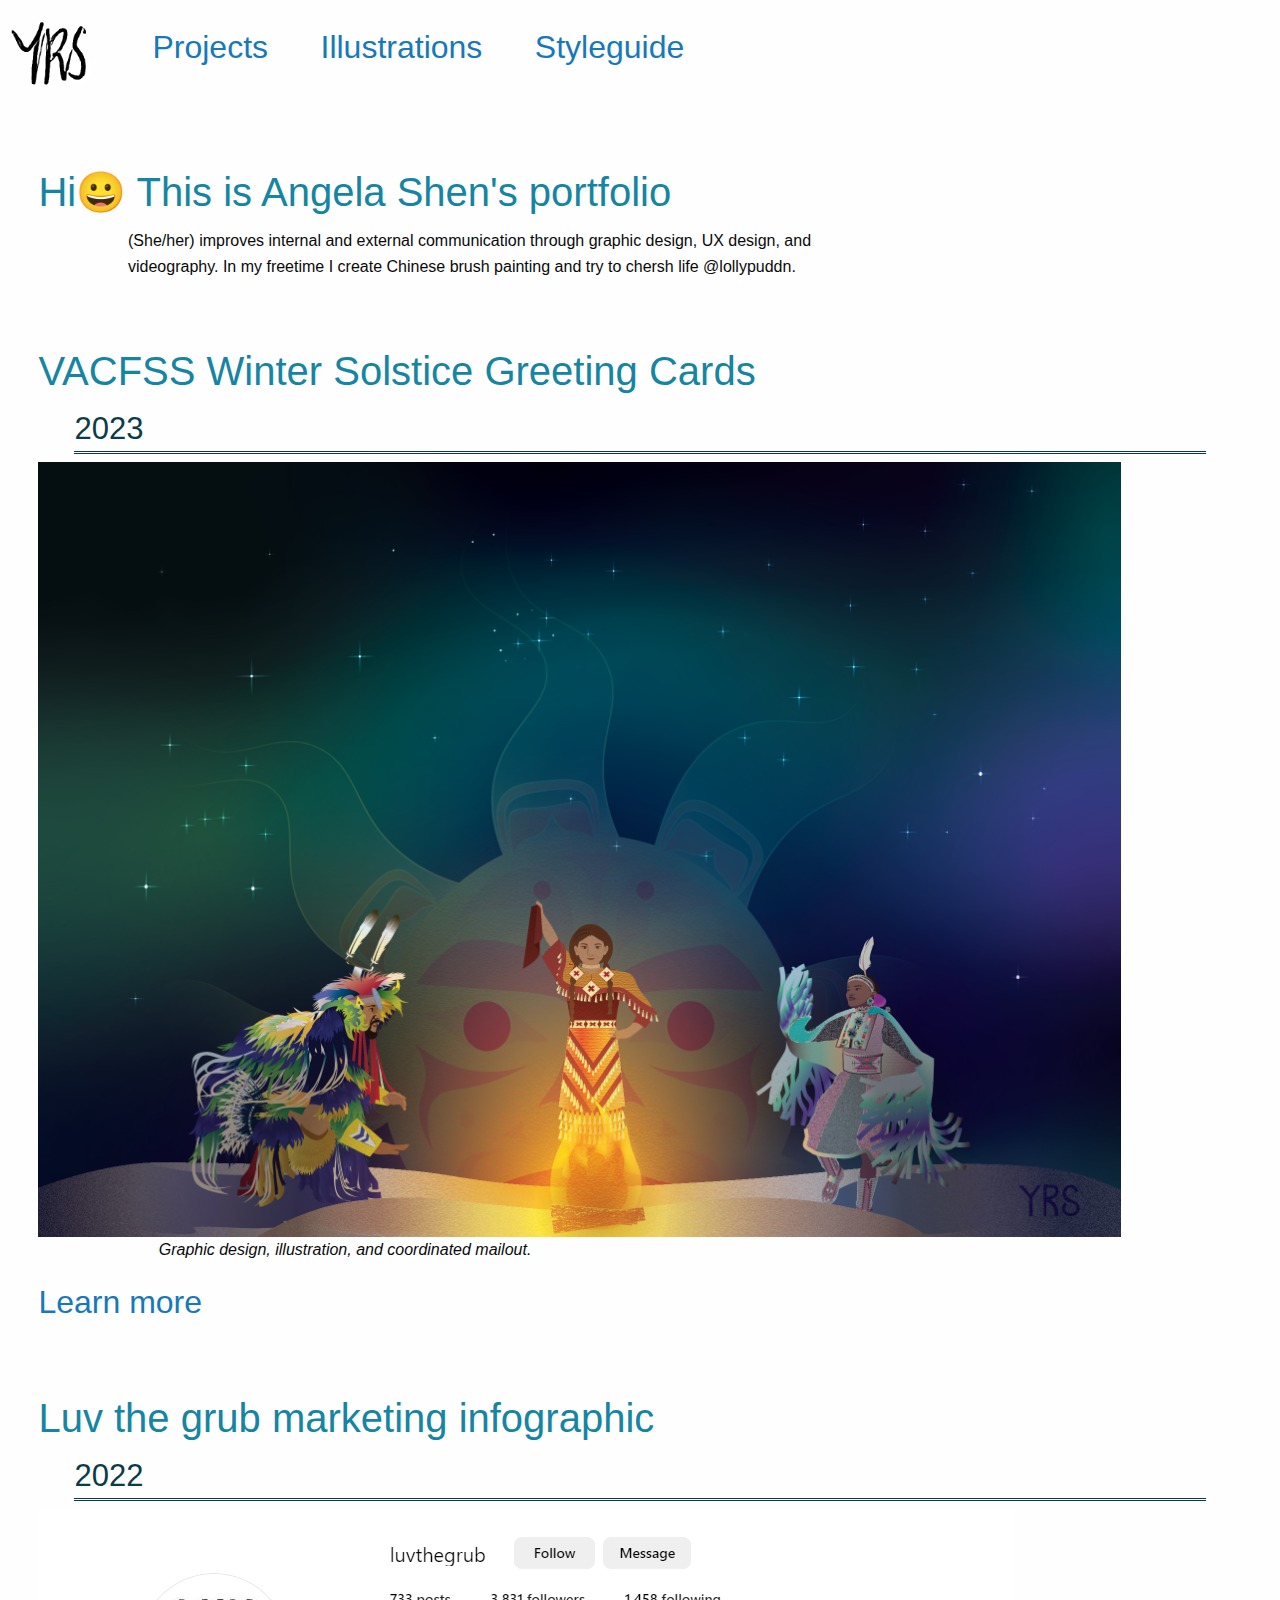
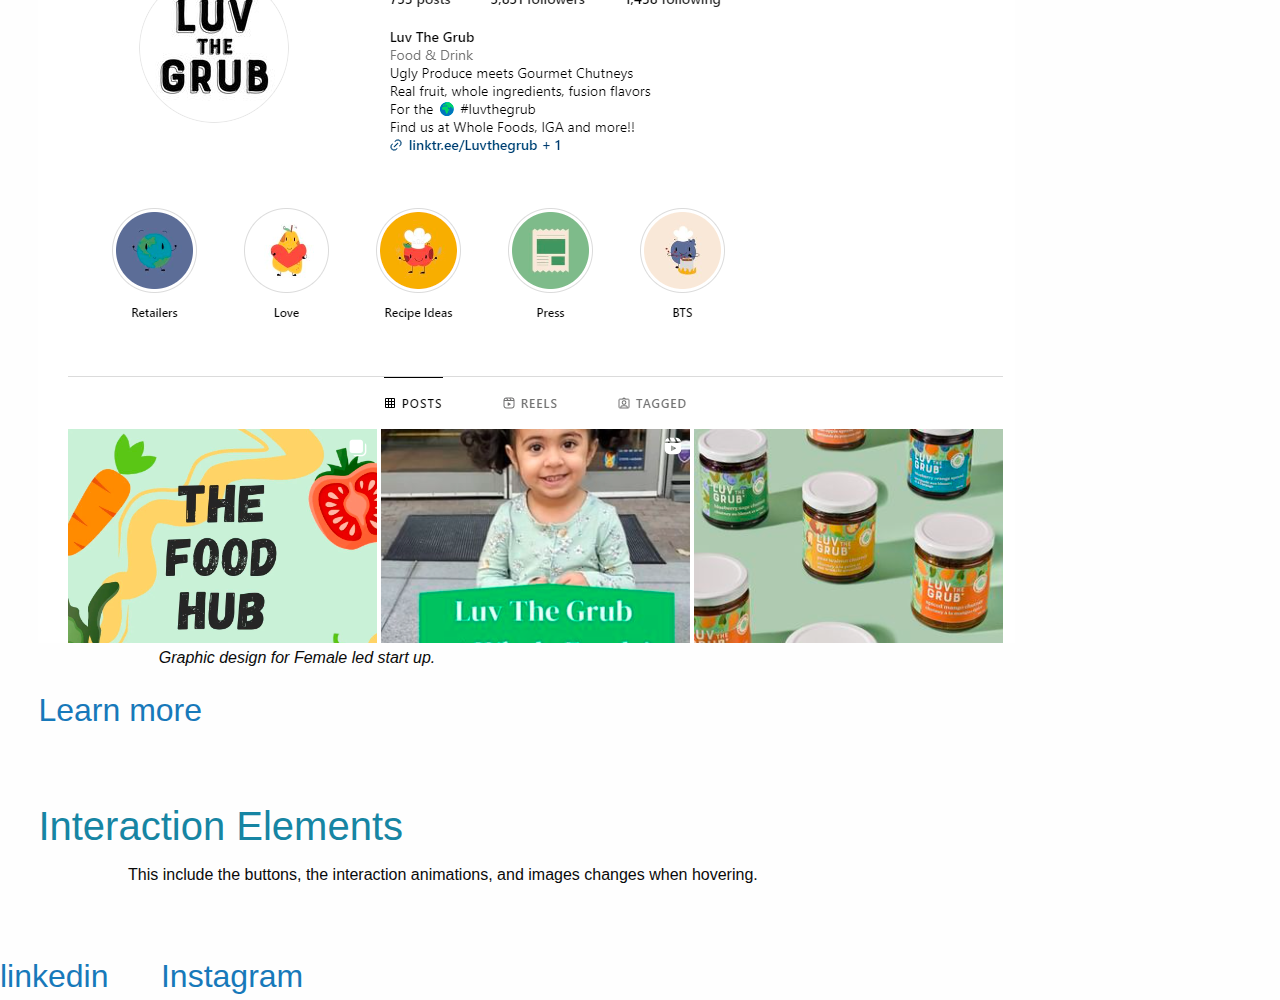
==== index.html @ 1f1cd7b1 "Using Foundation as framework" ====
<!DOCTYPE html>
<html lang="en">
<head>
    <meta charset="UTF-8">
    <meta name="viewport" content="width=device-width, initial-scale=1.0">
    <title>Angela Shen's portfolio</title>
    <link rel="stylesheet" href="css/foundation.css">
    <link rel="stylesheet" href="css/app.css">
    
</head>
<body >
    <section class="item1">  
        <nav>
            <a href="index.html"><img src="img/yrs.png"width="100px" alt=""></a>
            <a href="#project_listing">Projects</a>
            <a href="illustrations.html">Illustrations</a>
            <a href="styleguide.html">Styleguide</a>
        </nav>  

    </section>

    <section class="item2">
        <h2></h2>
        <h2>Hi&#128512;
        This is Angela Shen's portfolio</h2>
        <p>
            (She/her) improves internal and external communication through graphic design, UX design, and videography. 
            In my freetime I create Chinese brush painting and try to chersh life @lollypuddn.</p>
    </section>

    <section id="#project_listing">
        <h2>VACFSS Winter Solstice Greeting Cards</h2>  
        <div>
            <h3>2023</h3> 
            <img class="img standard" src="img/WinterSolsticeCard_2023_COVER_FINAL.png" width="2000px" alt="Image of the Winter Solstice Card Design">
            <p class="subtitle">Graphic design, illustration, and coordinated mailout. </p>
            <a href="Winter_Solstice.html">Learn more</a>
        </div>   


        <h2>Luv the grub marketing infographic</h2>
        <div>   
            <h3>2022</h3>     
            <img class="img standard" src="img/Luv the Grub Icons.png" alt="Image of the Winter Solstice Card Design">
            <p class="subtitle">Graphic design for Female led start up.</p>
            <a href="Luv_info.html">Learn more</a>
        </div>
    </section>

    <section>
        <h2>Interaction Elements</h2>
        <p>This include the buttons, the interaction animations, and images changes when hovering. </p>
    </section>

</body>
<footer>
    <a href="https://www.linkedin.com/in/angelashenca/">linkedin</a>
    <a href="https://www.instagram.com/lollypuddn/">Instagram</a>

</footer>
</html>
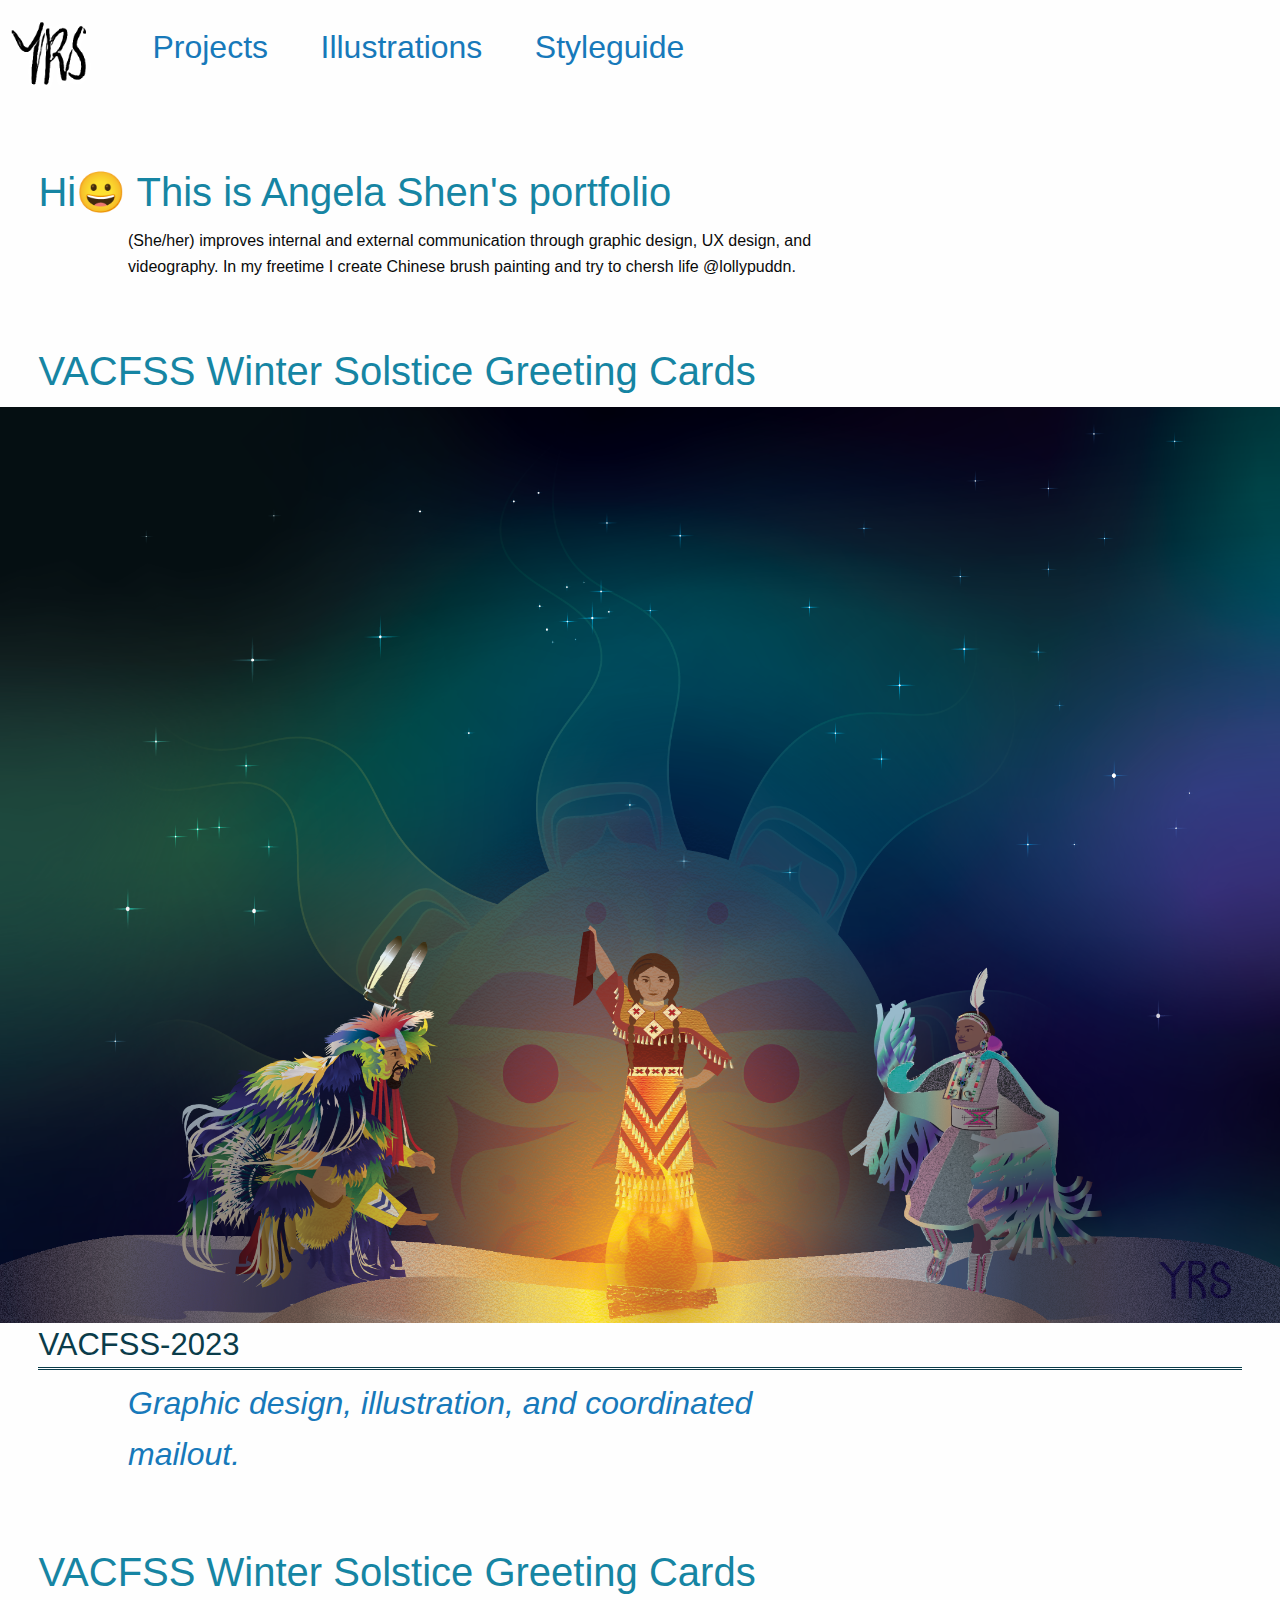
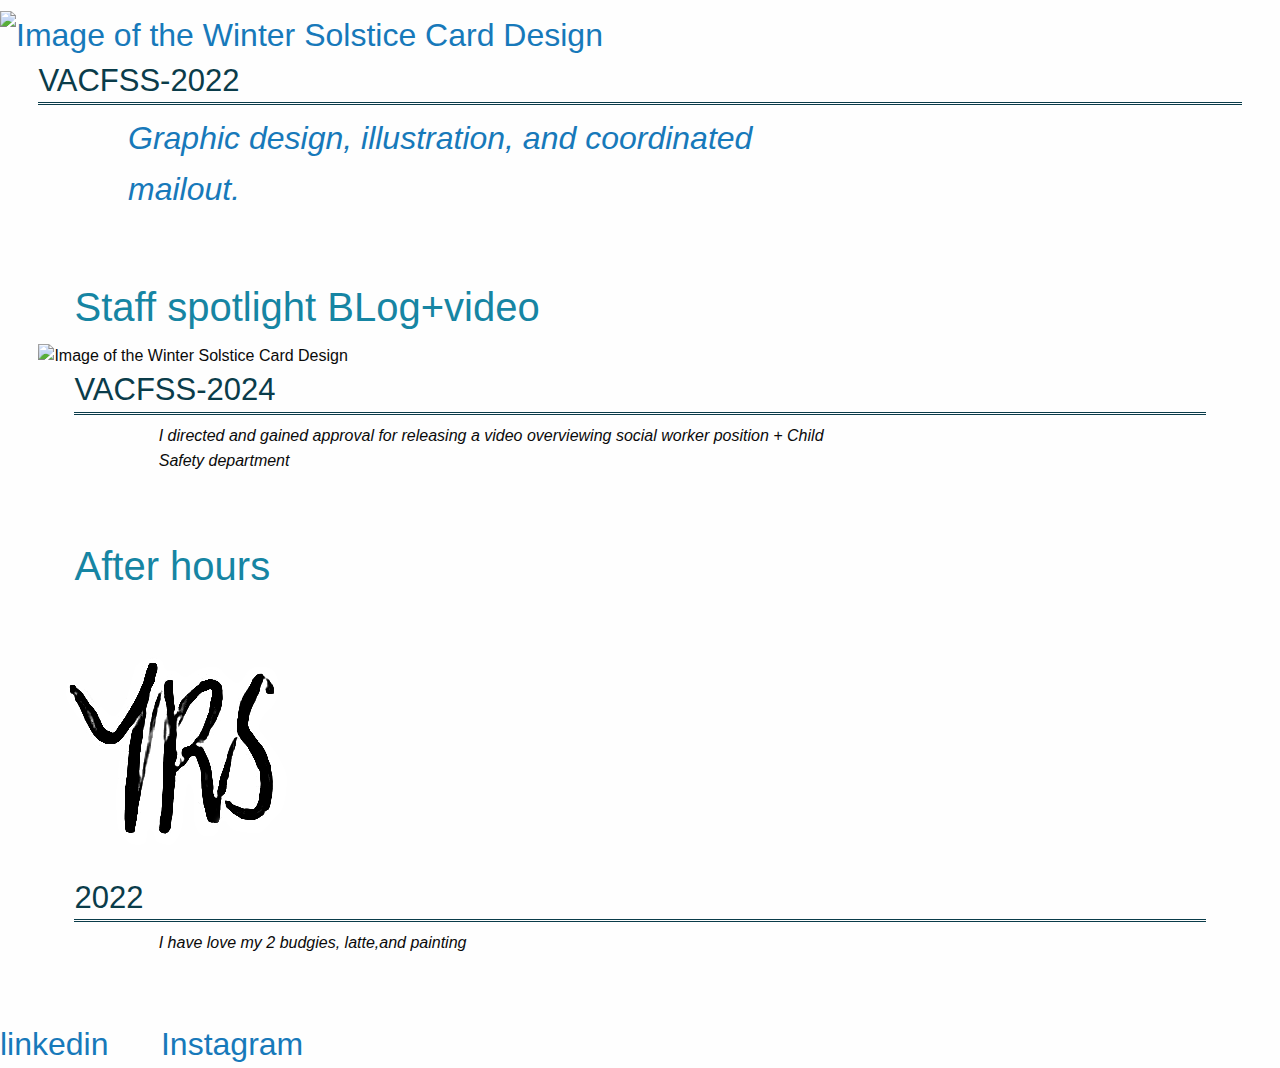
==== commit 7fe13383: "Text-Editing" ====
--- a/index.html
+++ b/index.html
@@ -8,7 +8,7 @@
     <link rel="stylesheet" href="css/app.css">
     
 </head>
-<body >
+    <body >
     <section class="item1">  
         <nav>
             <a href="index.html"><img src="img/yrs.png"width="100px" alt=""></a>
@@ -29,33 +29,36 @@
     </section>
 
     <section id="#project_listing">
-        <h2>VACFSS Winter Solstice Greeting Cards</h2>  
-        <div>
-            <h3>2023</h3> 
-            <img class="img standard" src="img/WinterSolsticeCard_2023_COVER_FINAL.png" width="2000px" alt="Image of the Winter Solstice Card Design">
+        <a href="Winter_Solstice_2023.html">
+            <h2>VACFSS Winter Solstice Greeting Cards</h2>  
+            <img class="img" src="img/WinterSolsticeCard_2023_COVER_FINAL.png" width="2000px" alt="Image of the Winter Solstice Card Design">
+            <h3>VACFSS-2023</h3>
             <p class="subtitle">Graphic design, illustration, and coordinated mailout. </p>
-            <a href="Winter_Solstice.html">Learn more</a>
-        </div>   
+        </a>   
 
+        <a href="Winter_Solstice_2022.html">
+            <h2>VACFSS Winter Solstice Greeting Cards</h2>  
+            <img class="img" src="img/WS_2022/WS_2022_FINAL_DESIGN_Both-01.png" width="2000px" alt="Image of the Winter Solstice Card Design">
+            <h3>VACFSS-2022</h3>
+            <p class="subtitle">Graphic design, illustration, and coordinated mailout. </p>
+        </a>   
 
-        <h2>Luv the grub marketing infographic</h2>
-        <div>   
-            <h3>2022</h3>     
-            <img class="img standard" src="img/Luv the Grub Icons.png" alt="Image of the Winter Solstice Card Design">
-            <p class="subtitle">Graphic design for Female led start up.</p>
-            <a href="Luv_info.html">Learn more</a>
+        <div>  
+            <h2>Staff spotlight BLog+video</h2> 
+            <img class="img" src="img/Video_website_Screenshoo2t2.png" alt="Image of the Winter Solstice Card Design">
+            <h3>VACFSS-2024</h3>
+            <p class="subtitle">I directed and gained approval for releasing a video overviewing social worker position + Child Safety department</p>
         </div>
     </section>
-
-    <section>
-        <h2>Interaction Elements</h2>
-        <p>This include the buttons, the interaction animations, and images changes when hovering. </p>
-    </section>
-
-</body>
-<footer>
-    <a href="https://www.linkedin.com/in/angelashenca/">linkedin</a>
-    <a href="https://www.instagram.com/lollypuddn/">Instagram</a>
-
-</footer>
+    <div>  
+        <h2>After hours</h2> 
+        <img class="img standard" src="img//yrs.png" alt="Image of the Winter Solstice Card Design">
+        <h3>2022</h3>
+        <p class="subtitle">I have love my 2 budgies, latte,and painting</p>
+    </div>
+    </body>
+    <footer>
+        <a href="https://www.linkedin.com/in/angelashenca/">linkedin</a>
+        <a href="https://www.instagram.com/lollypuddn/">Instagram</a>
+    </footer>
 </html>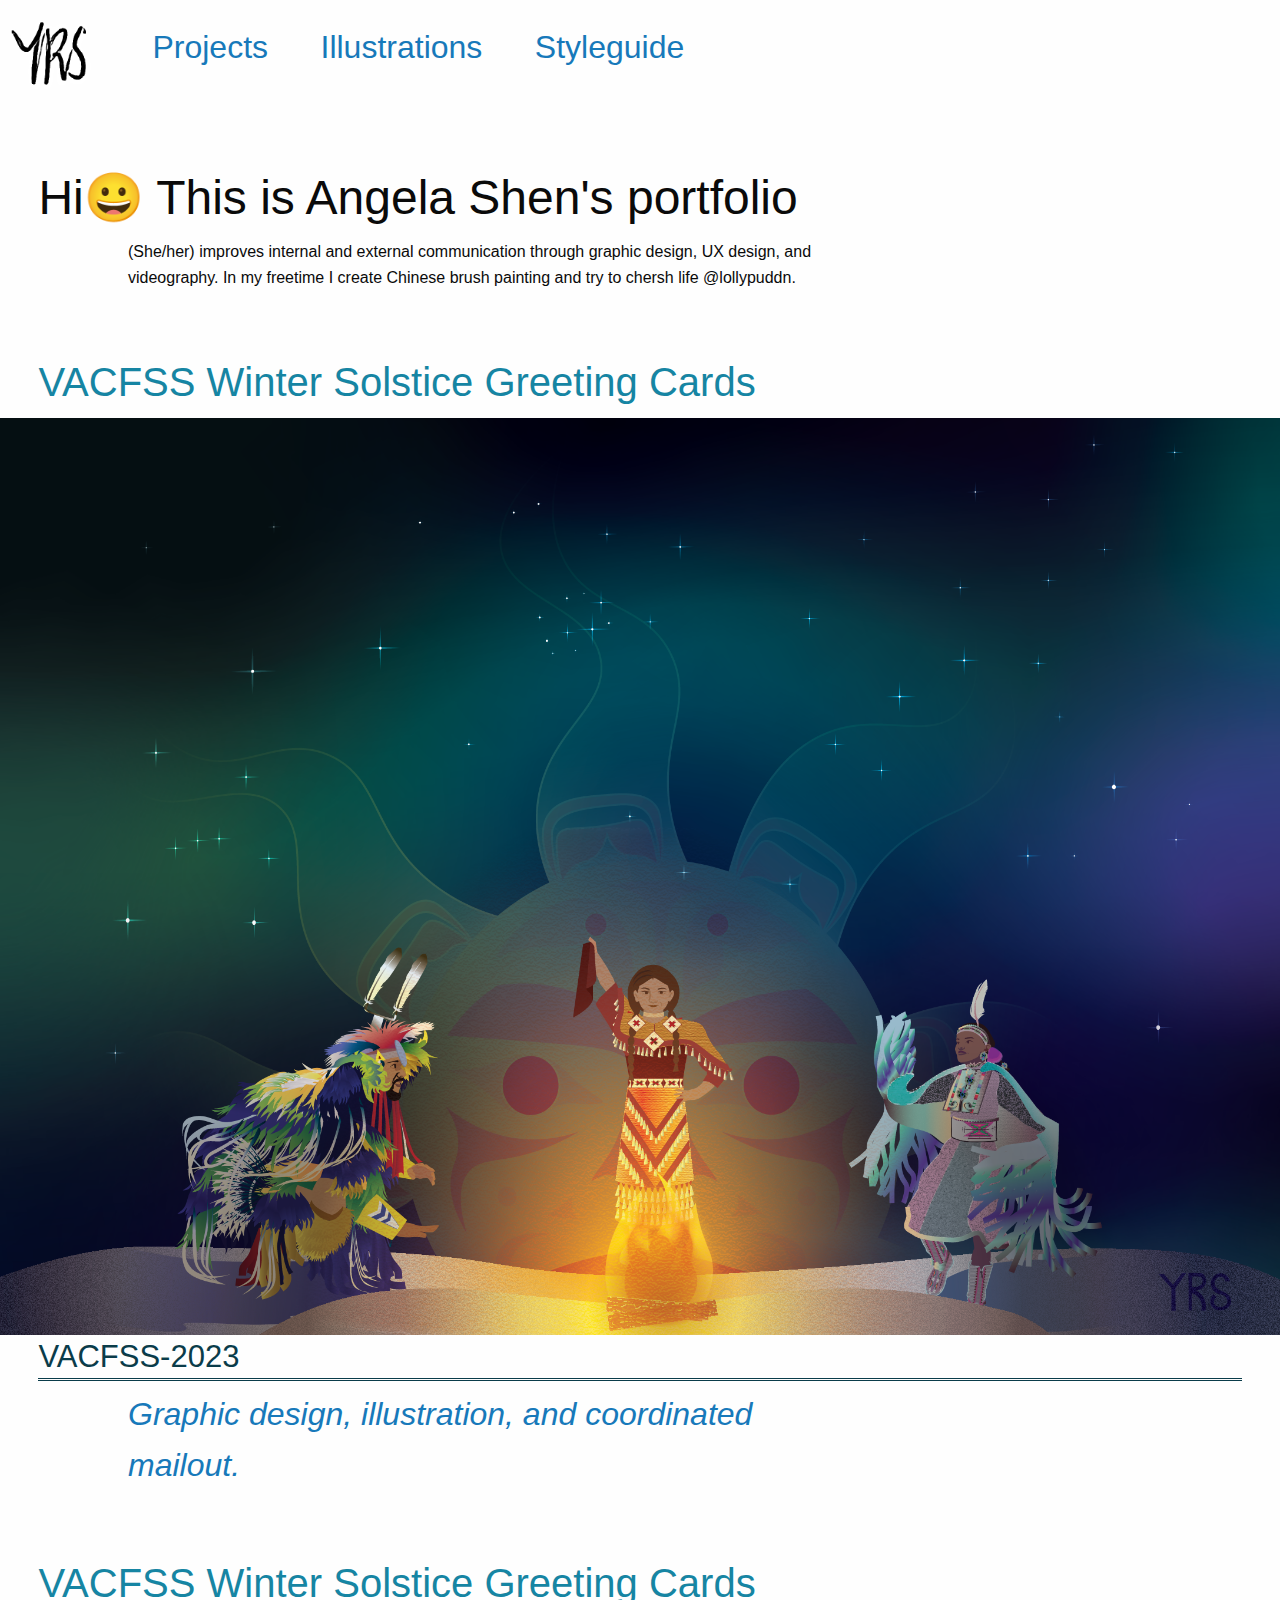
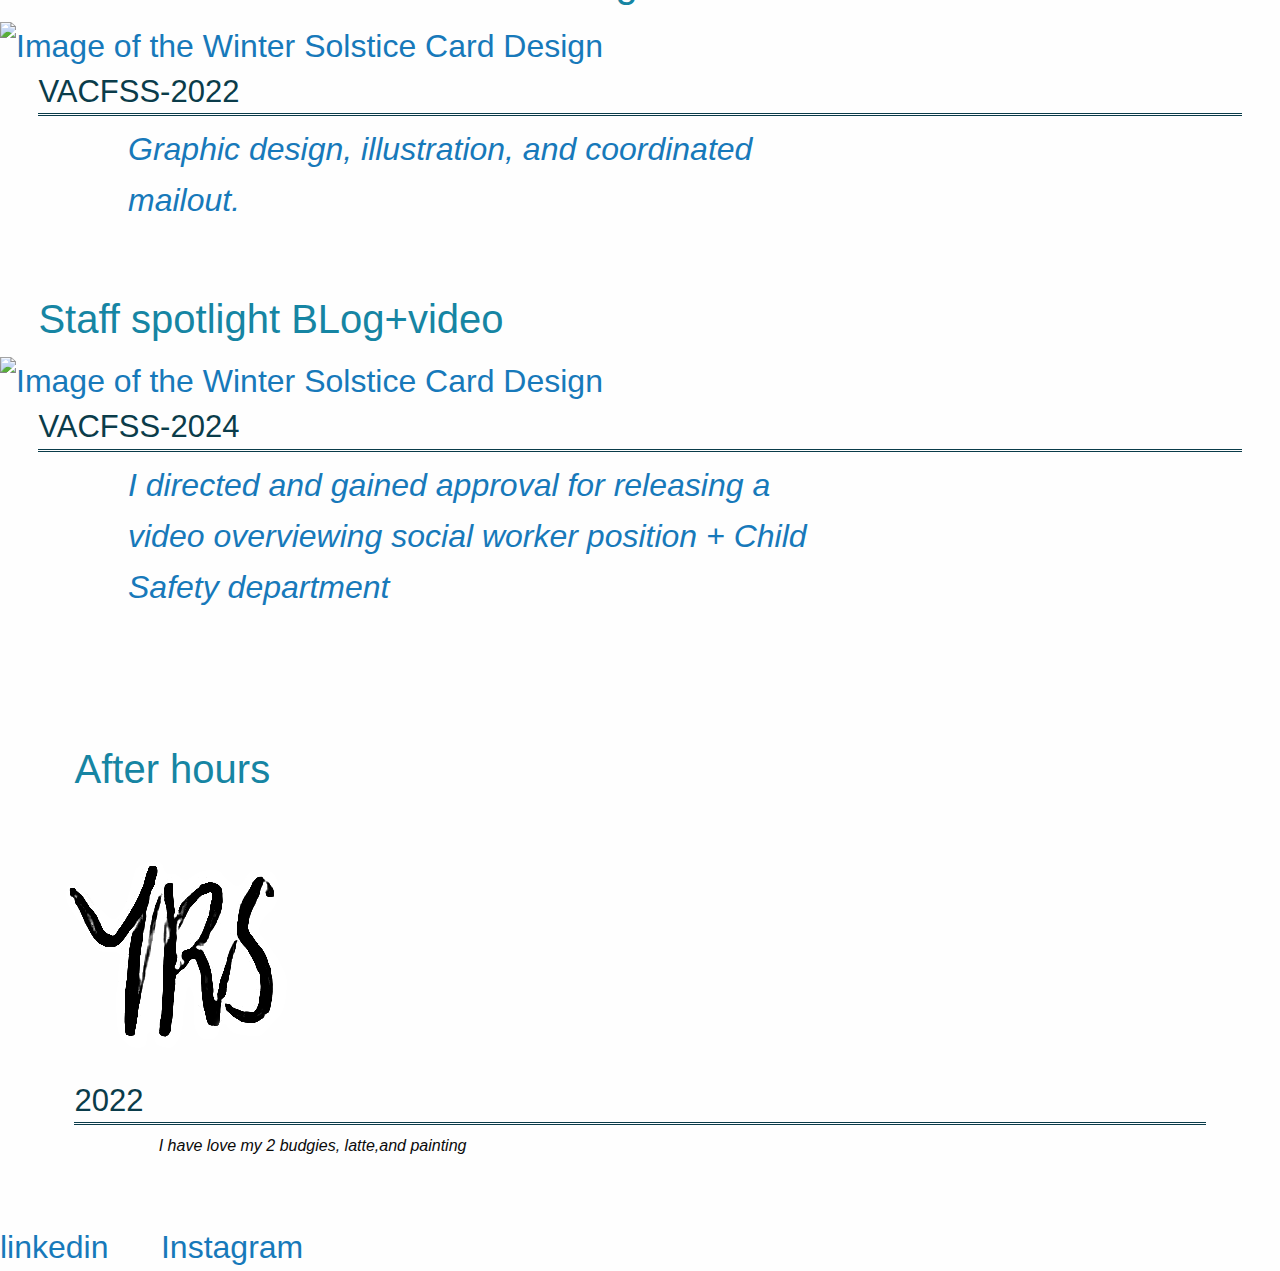
==== commit 59f9da41: "More text editing + styling" ====
--- a/index.html
+++ b/index.html
@@ -20,9 +20,8 @@
     </section>
 
     <section class="item2">
-        <h2></h2>
-        <h2>Hi&#128512;
-        This is Angela Shen's portfolio</h2>
+        <h1>Hi&#128512;
+        This is Angela Shen's portfolio</h1>
         <p>
             (She/her) improves internal and external communication through graphic design, UX design, and videography. 
             In my freetime I create Chinese brush painting and try to chersh life @lollypuddn.</p>
@@ -43,12 +42,12 @@
             <p class="subtitle">Graphic design, illustration, and coordinated mailout. </p>
         </a>   
 
-        <div>  
+        <a href="Staff_spotlight.html">  
             <h2>Staff spotlight BLog+video</h2> 
             <img class="img" src="img/Video_website_Screenshoo2t2.png" alt="Image of the Winter Solstice Card Design">
             <h3>VACFSS-2024</h3>
             <p class="subtitle">I directed and gained approval for releasing a video overviewing social worker position + Child Safety department</p>
-        </div>
+        </a>
     </section>
     <div>  
         <h2>After hours</h2> 
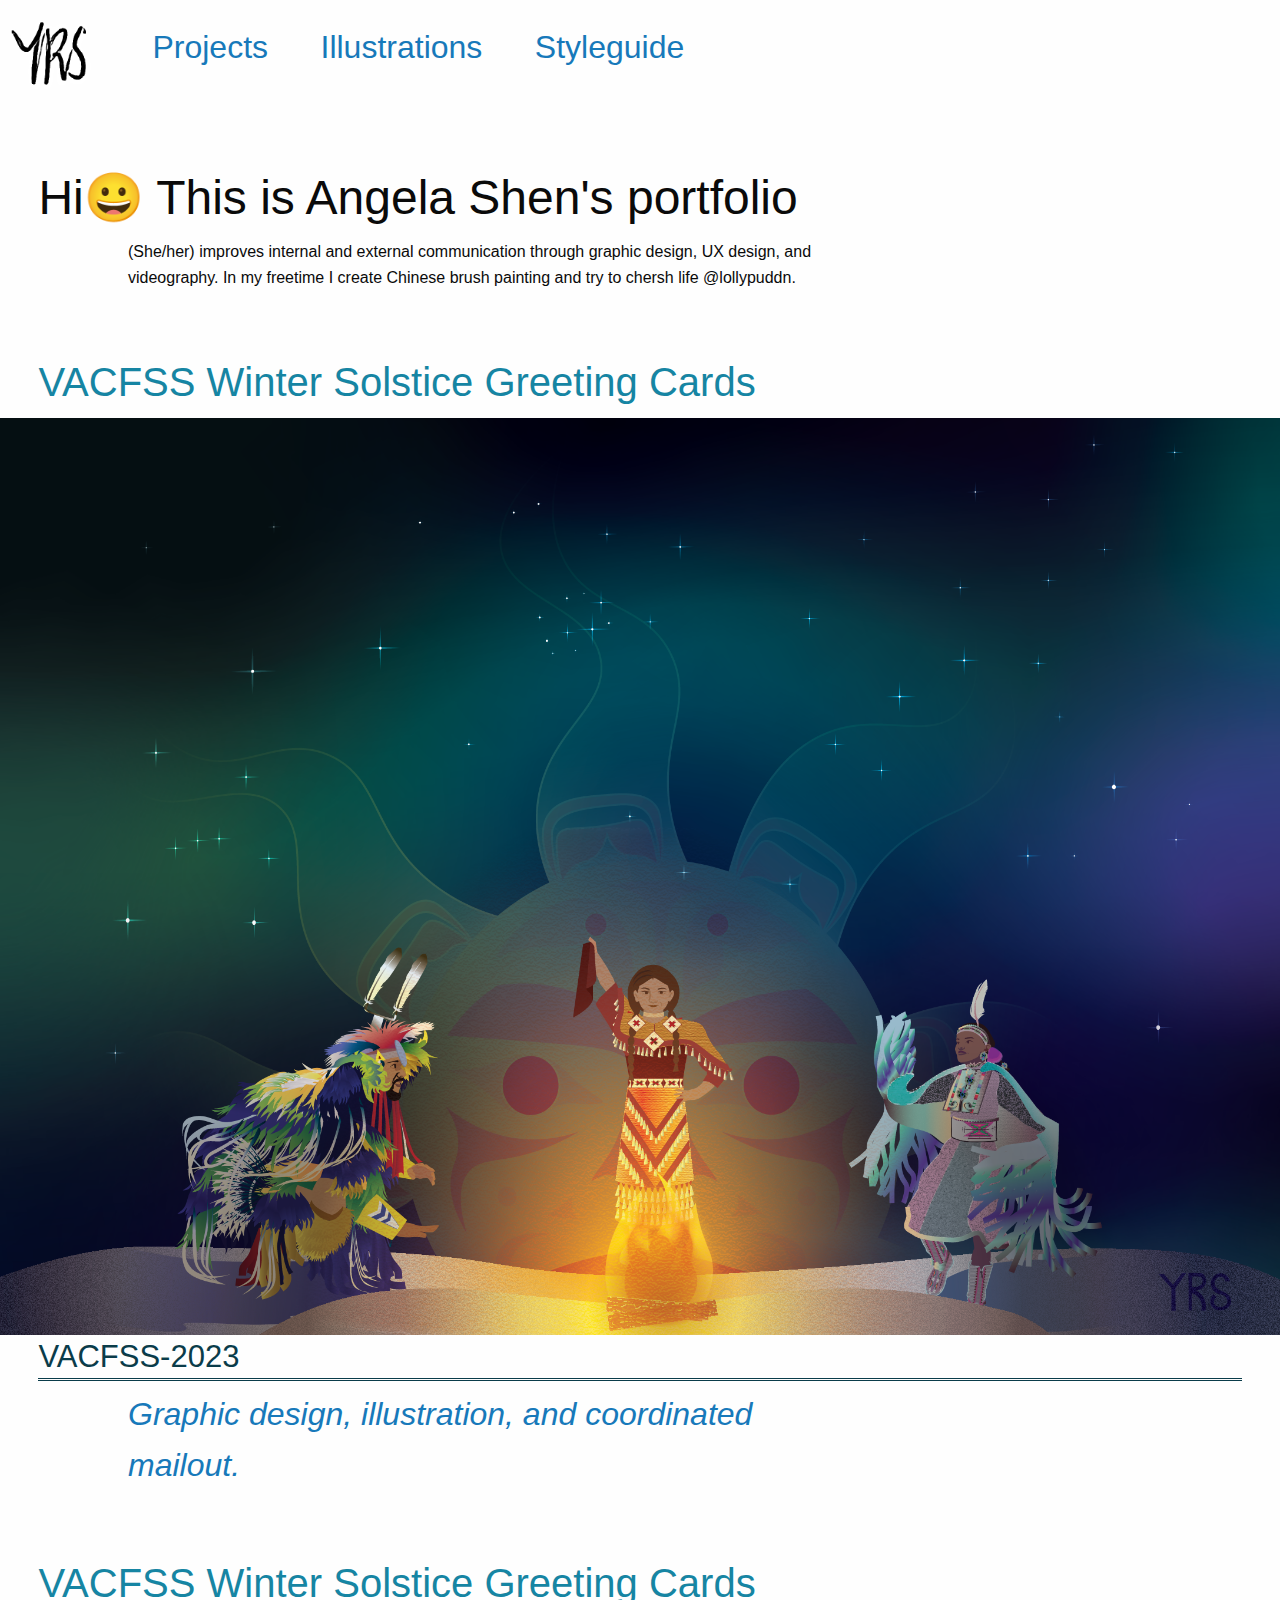
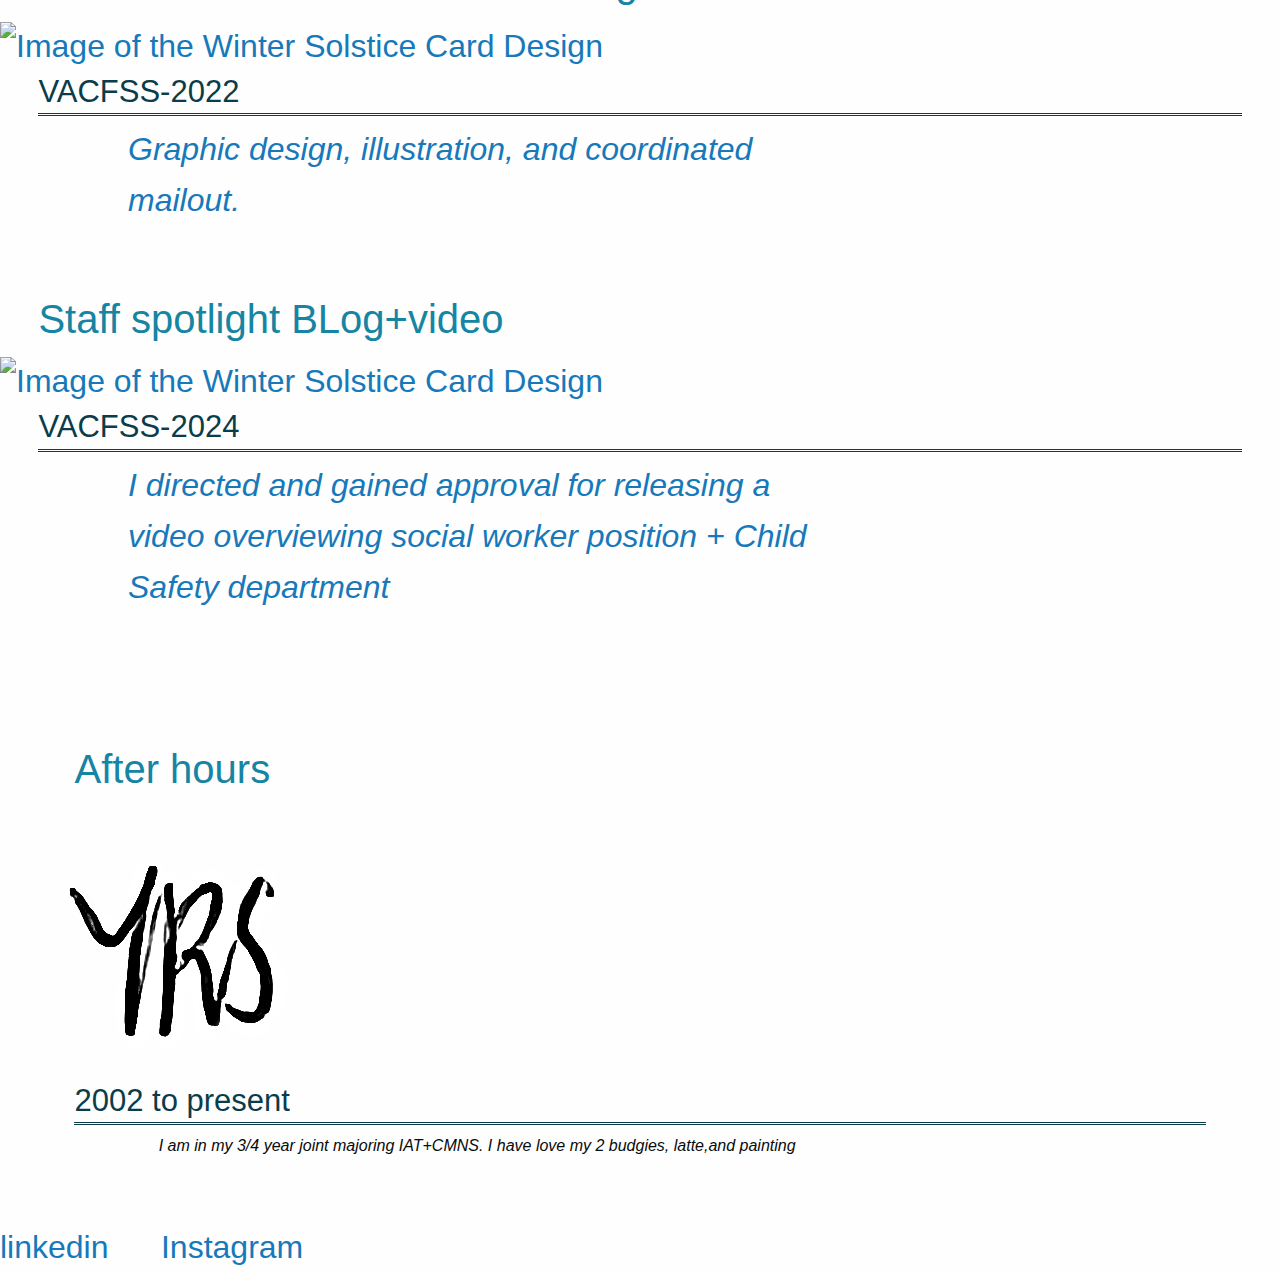
==== commit 56e7c583: "Text_correction" ====
--- a/index.html
+++ b/index.html
@@ -52,8 +52,8 @@
     <div>  
         <h2>After hours</h2> 
         <img class="img standard" src="img//yrs.png" alt="Image of the Winter Solstice Card Design">
-        <h3>2022</h3>
-        <p class="subtitle">I have love my 2 budgies, latte,and painting</p>
+        <h3>2002 to present</h3>
+        <p class="subtitle">I am in my 3/4 year joint majoring IAT+CMNS. I have love my 2 budgies, latte,and painting</p>
     </div>
     </body>
     <footer>
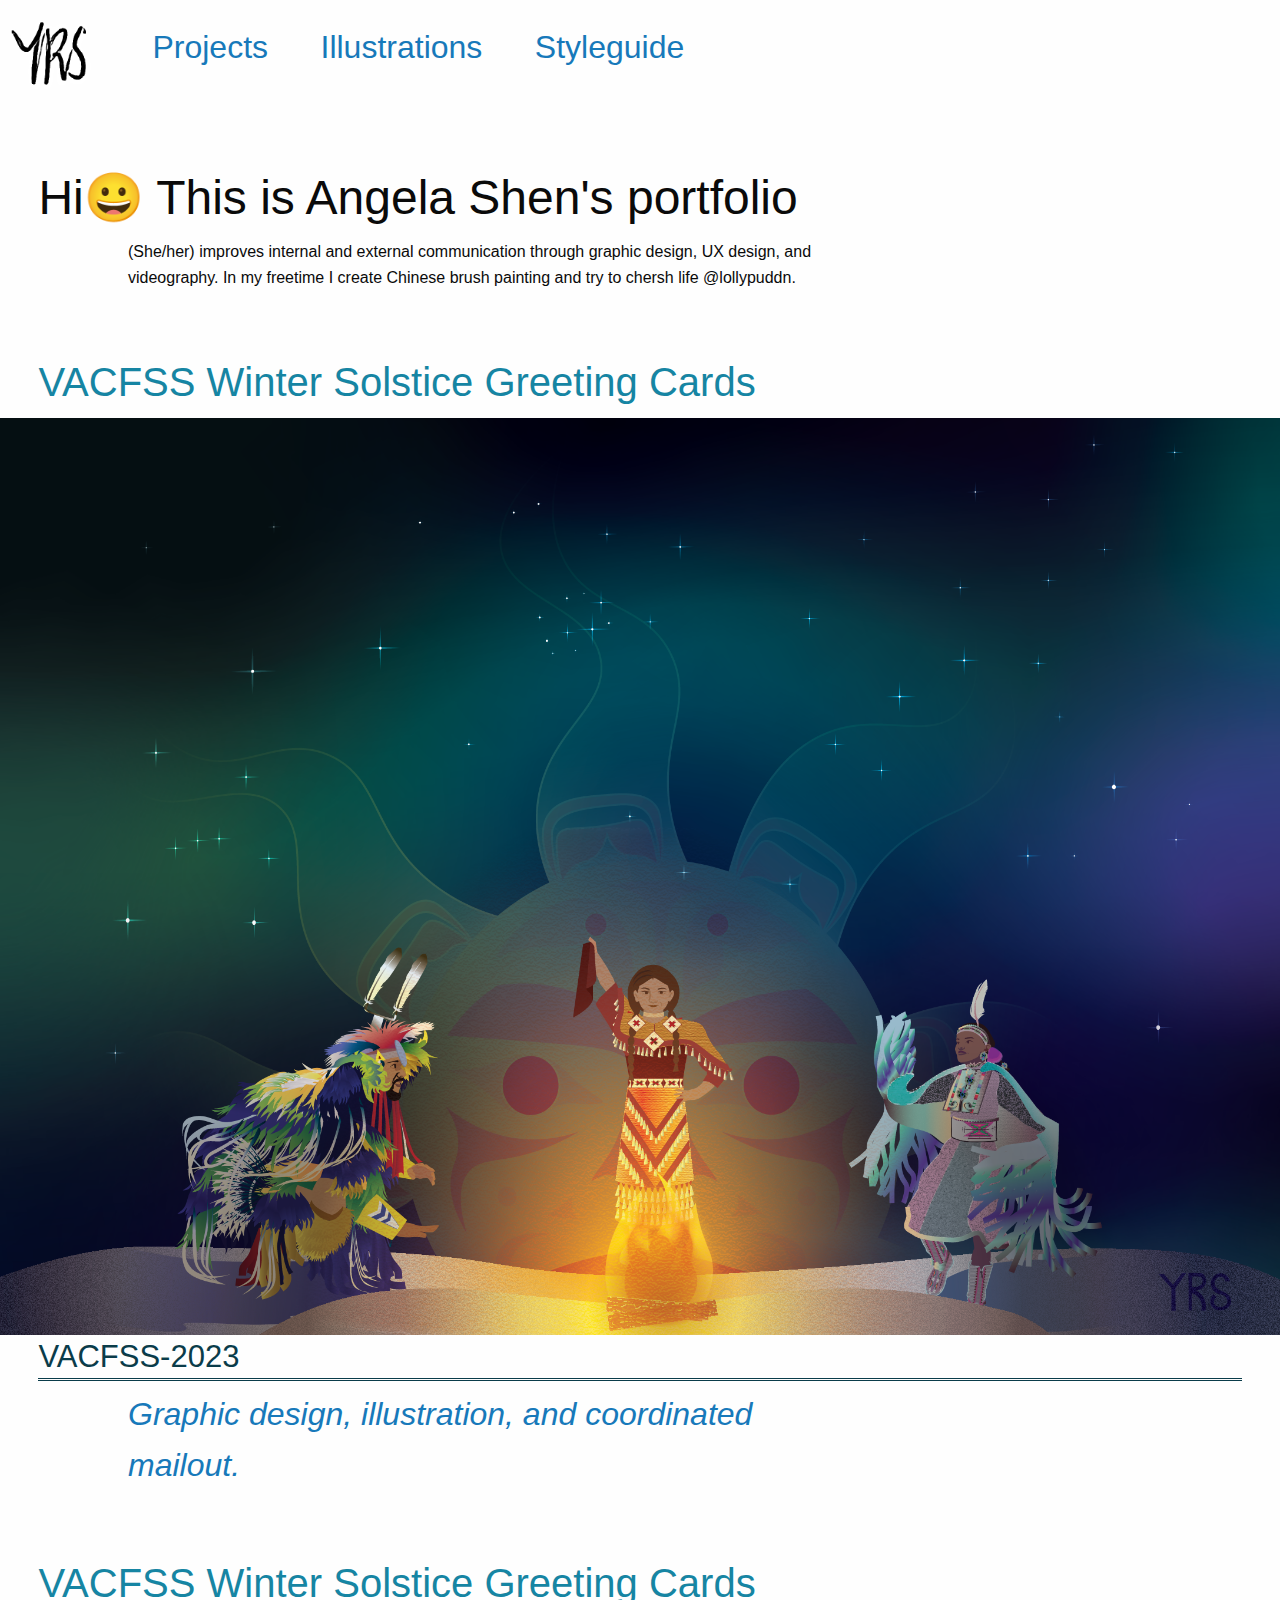
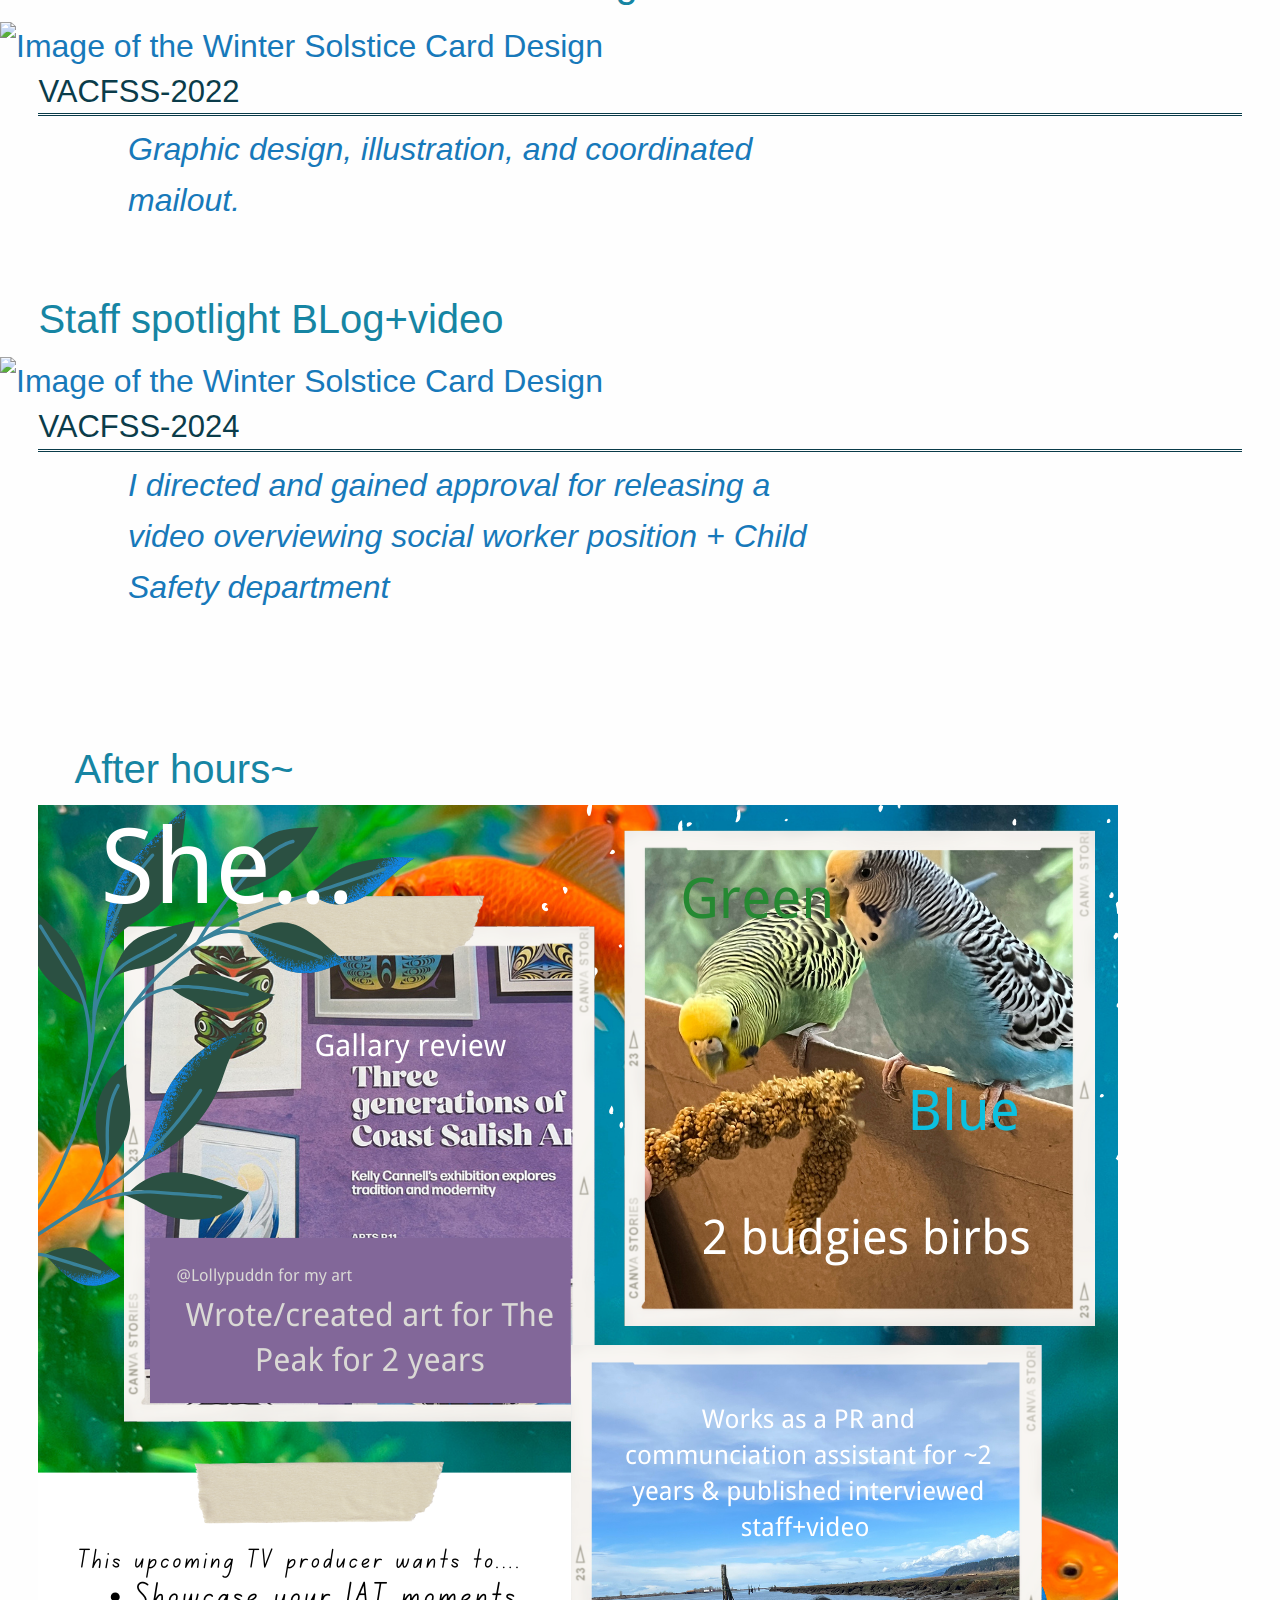
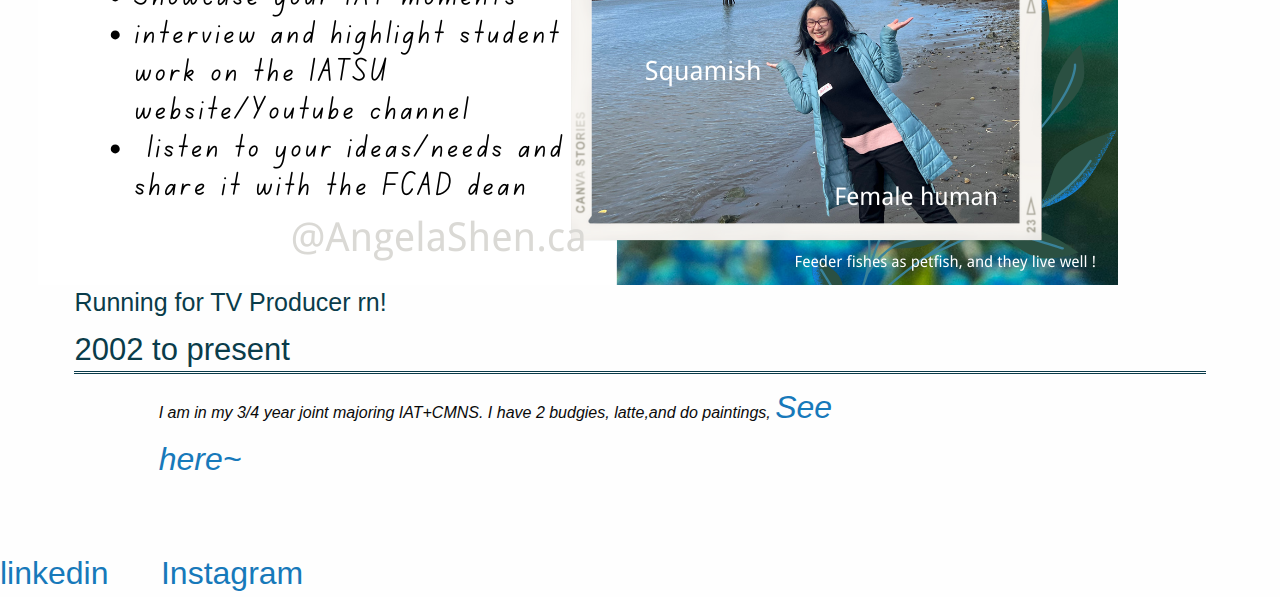
==== commit 09d1d404: "More Editing" ====
--- a/index.html
+++ b/index.html
@@ -50,10 +50,11 @@
         </a>
     </section>
     <div>  
-        <h2>After hours</h2> 
-        <img class="img standard" src="img//yrs.png" alt="Image of the Winter Solstice Card Design">
+        <h2>After hours~</h2> 
+        <img class="img standard" src="img/Happy Birthday!.png" alt="Image of the Winter Solstice Card Design">
+        <h4>Running for TV Producer rn!</h4>
         <h3>2002 to present</h3>
-        <p class="subtitle">I am in my 3/4 year joint majoring IAT+CMNS. I have love my 2 budgies, latte,and painting</p>
+        <p class="subtitle">I am in my 3/4 year joint majoring IAT+CMNS. I have 2 budgies, latte,and do paintings, <a href="illustrations.html">See here~</a></p>
     </div>
     </body>
     <footer>
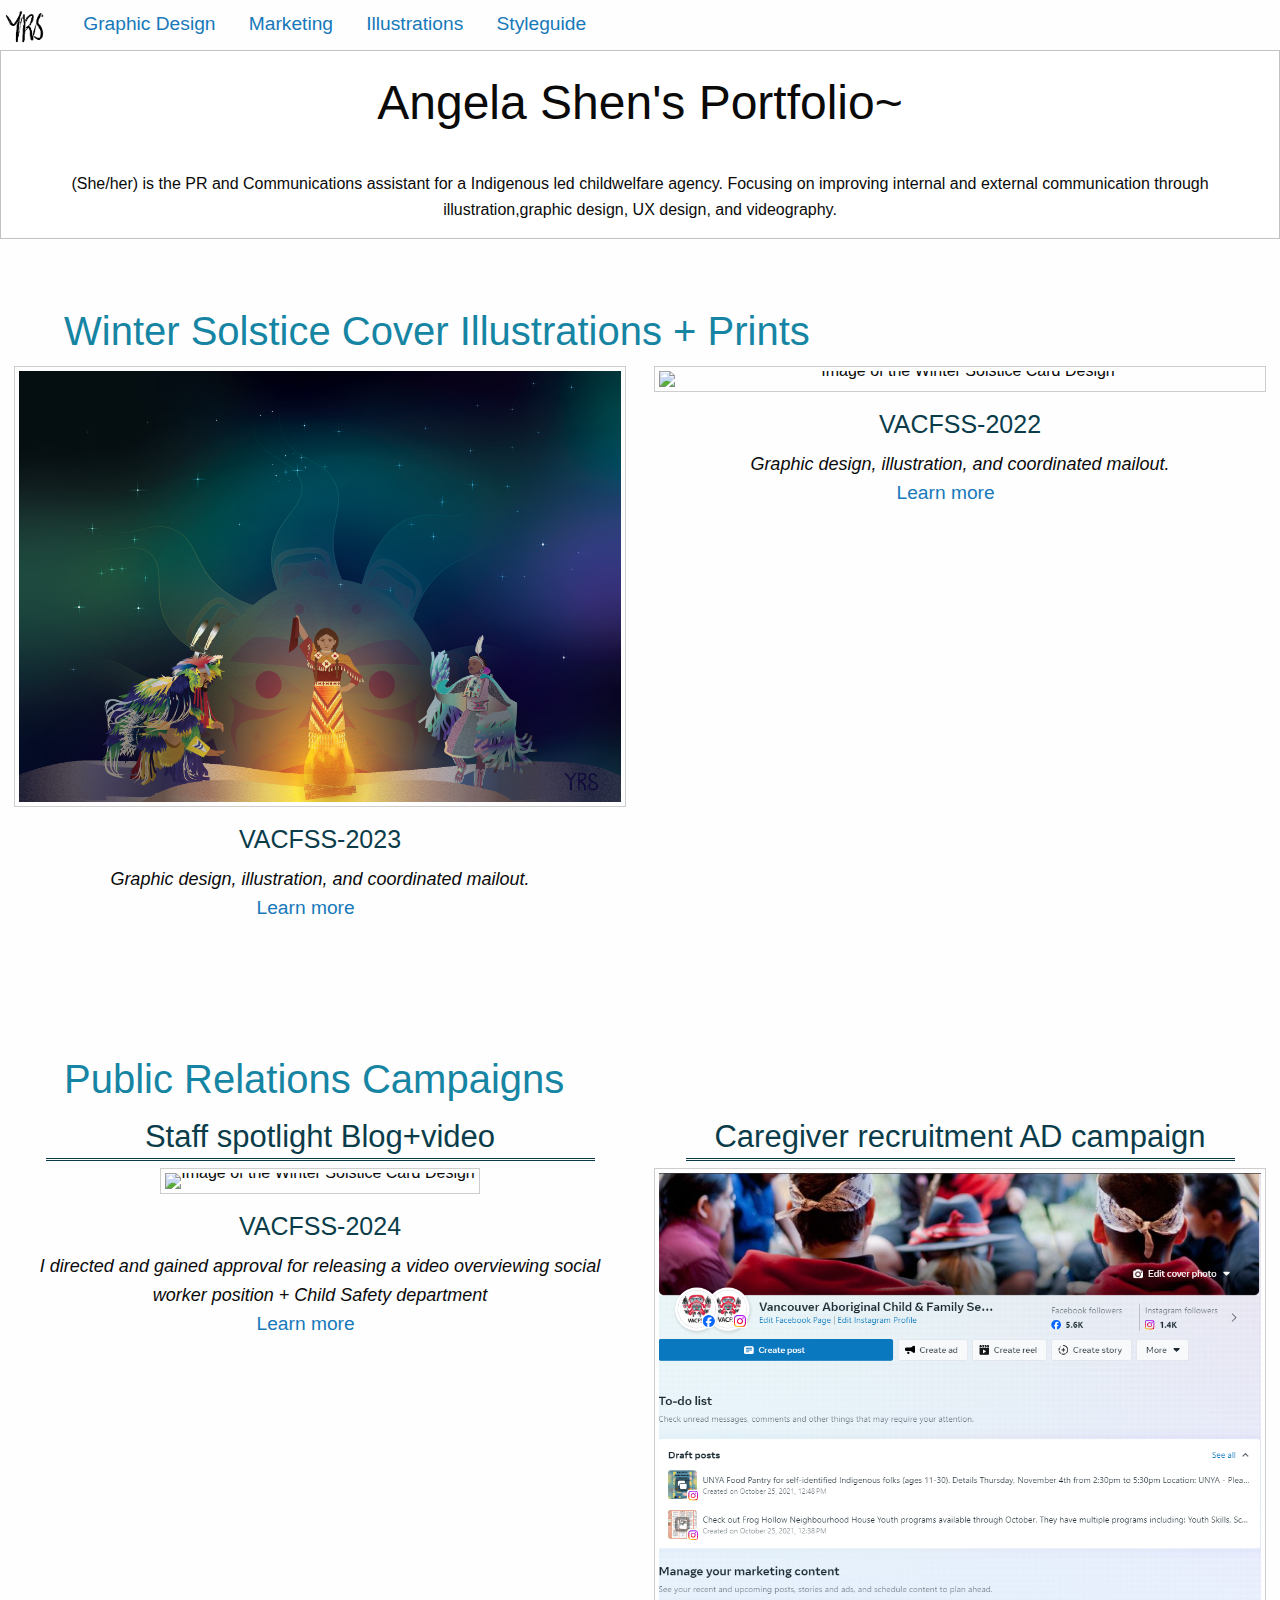
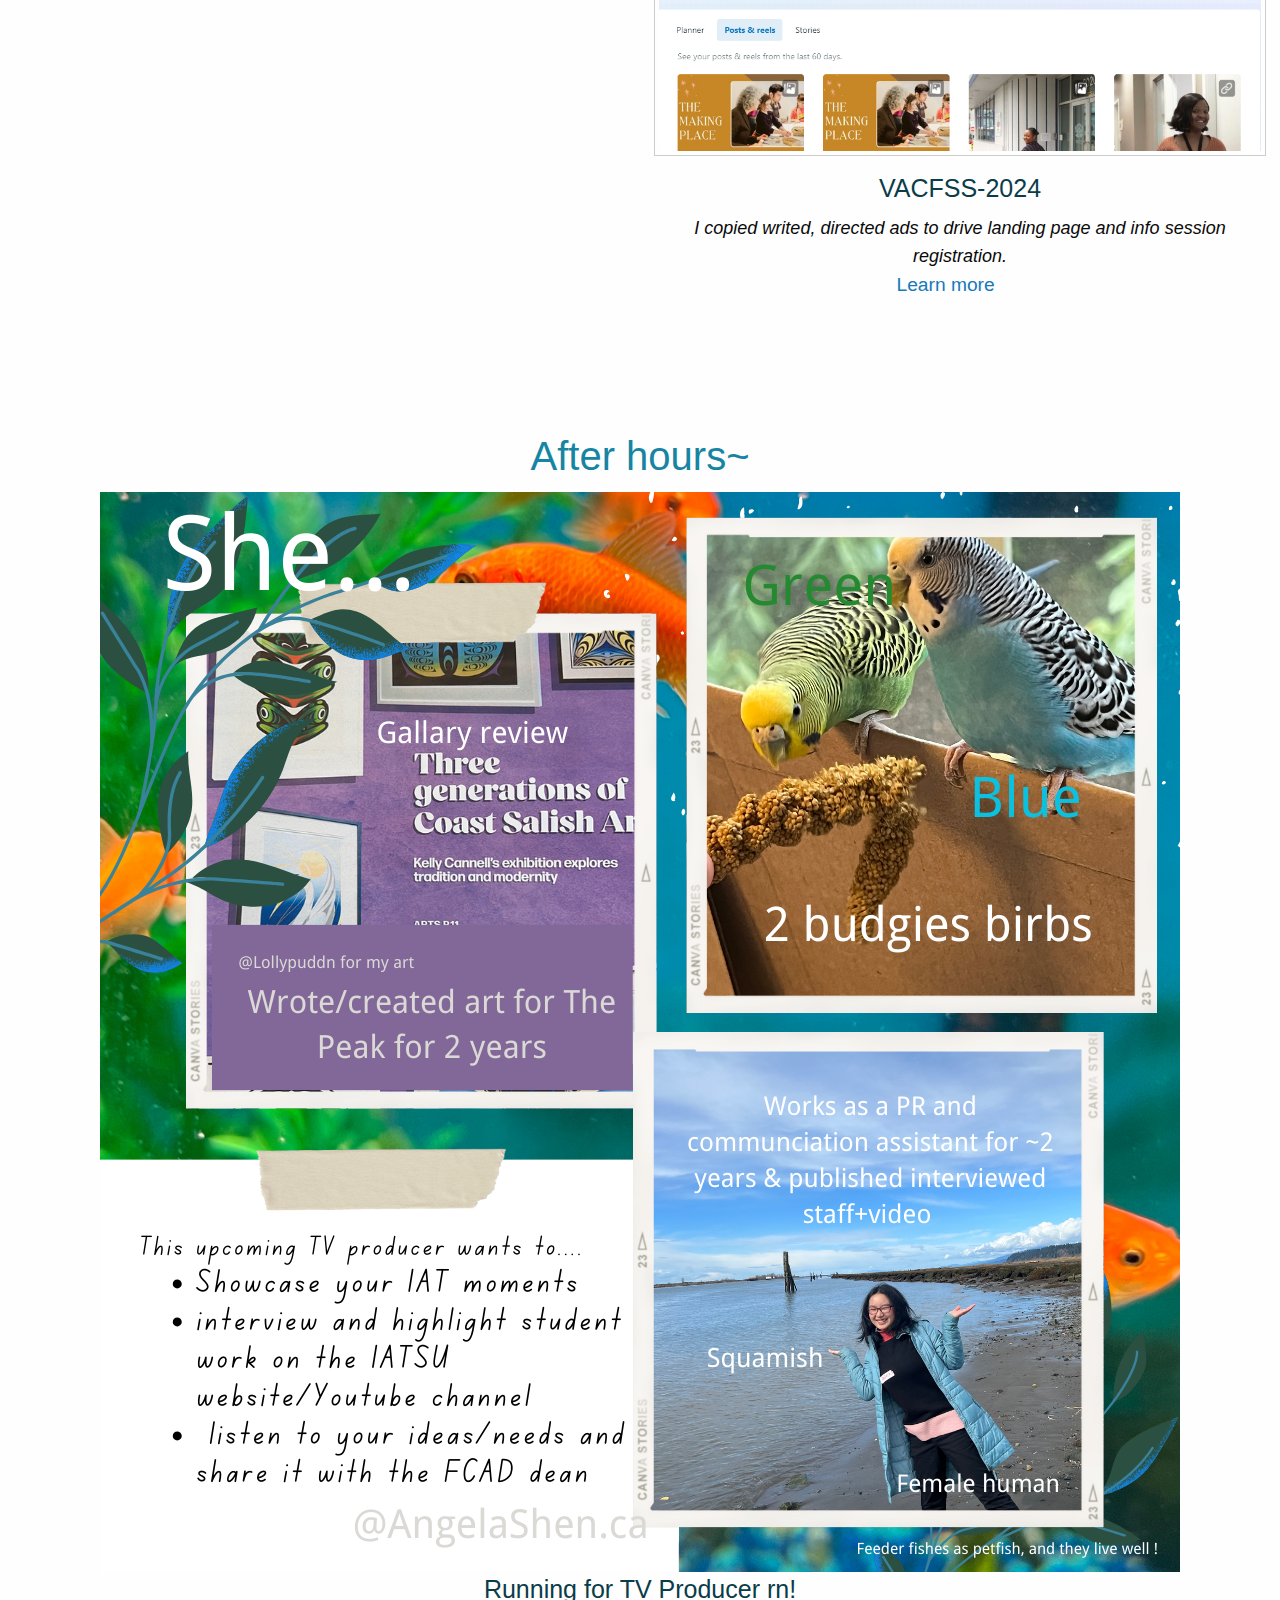
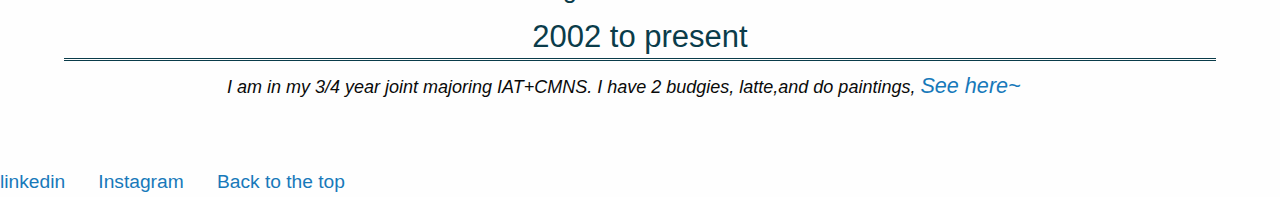
==== commit 7161f6d4: "New font + edits to content + structure" ====
--- a/index.html
+++ b/index.html
@@ -9,56 +9,90 @@
     
 </head>
     <body >
+
+        
     <section class="item1">  
         <nav>
-            <a href="index.html"><img src="img/yrs.png"width="100px" alt=""></a>
-            <a href="#project_listing">Projects</a>
+            <a href="index.html"><img src="img/yrs.png"width="50px" alt=""></a>
+            <a href="#graphic_design">Graphic Design</a>
+            <a href="#campaigns">Marketing</a>
             <a href="illustrations.html">Illustrations</a>
             <a href="styleguide.html">Styleguide</a>
         </nav>  
 
     </section>
+    <section>
 
-    <section class="item2">
-        <h1>Hi&#128512;
-        This is Angela Shen's portfolio</h1>
-        <p>
-            (She/her) improves internal and external communication through graphic design, UX design, and videography. 
-            In my freetime I create Chinese brush painting and try to chersh life @lollypuddn.</p>
+        <div class="large-12 cell">
+            <div class="callout">
+                <h1>Angela Shen's Portfolio~</h1>
+                <div>
+                    <p>
+                        (She/her) is the PR and Communications assistant for a Indigenous led childwelfare agency. 
+                        Focusing on improving internal and external communication through illustration,graphic design, UX design, and videography.
+                        </p>
+                </div>
+    
+            </div>
+  
+        </div>
+        <h2>Winter Solstice Cover Illustrations + Prints</h2>
+            <section id="graphic_design">
+            
+                <div class="grid-x grid-padding-x">
+                    <div class="large-6 medium-6 cell">
+                        <img class="thumbnail" src="img/WinterSolsticeCard_2023_COVER_FINAL.png" width="2000px" alt="Image of the Winter Solstice Card Design">
+                        <h4>VACFSS-2023</h4>
+                        <p class="subtitle">Graphic design, illustration, and coordinated mailout. </p>
+                        <a href="Winter_Solstice_2023.html"> Learn more</a>   
+                    </div>
+                    <div class="large-6 medium-6 cell">
+                        <img class="thumbnail" src="img/WS_2022/WS_2022_FINAL_DESIGN_Both-01.png" width="2000px" alt="Image of the Winter Solstice Card Design">
+                        <h4>VACFSS-2022</h4>
+                        <p class="subtitle">Graphic design, illustration, and coordinated mailout. </p>
+                        <a href="Winter_Solstice_2022.html">Learn more</a>   
+                    </div>
+
+                </div>
+            </section>
+            <h2>Public Relations Campaigns</h2>
+            <section id="campaigns">
+                <div class="grid-x grid-padding-x">
+                    <div class="large-6 medium-6 cell" >
+                        <h3>Staff spotlight Blog+video</h3> 
+                        <img class="thumbnail" src="img/Video_website_Screenshoo2t2.png" alt="Image of the Winter Solstice Card Design">
+                        <h4>VACFSS-2024</h4>
+                        <p class="subtitle">I directed and gained approval for releasing a video overviewing social worker position + Child Safety department</p>
+                        <a href="Staff_spotlight.html">Learn more</a>
+                    </div>
+                        
+                    <div class="large-6 medium-6 cell">
+                        <h3>Caregiver recruitment AD campaign</h3> 
+                        <img class="thumbnail" src="img/Meta_suit_screenshoot.png" alt="Image of the Winter Solstice Card Design">
+                        <h4>VACFSS-2024</h4>
+                        <p class="subtitle">I copied writed, directed ads to drive landing page and info session registration.</p>
+                        <a href="ad_campign.html">Learn more</a>
+                    </div>
+                </div>
+               
+            
+            </section>
+            <section class="afterhours">
+                <div>
+                    <h2>After hours~</h2> 
+                    <img class="img standard" src="img/Happy Birthday!.png" alt="Image of the Winter Solstice Card Design">
+                    <h4>Running for TV Producer rn!</h4>
+                    <h3>2002 to present</h3>
+                    <p class="subtitle">I am in my 3/4 year joint majoring IAT+CMNS. I have 2 budgies, latte,and do paintings, 
+                    <a href="illustrations.html">See here~</a></p>
+                </div>
+            </section>
     </section>
-
-    <section id="#project_listing">
-        <a href="Winter_Solstice_2023.html">
-            <h2>VACFSS Winter Solstice Greeting Cards</h2>  
-            <img class="img" src="img/WinterSolsticeCard_2023_COVER_FINAL.png" width="2000px" alt="Image of the Winter Solstice Card Design">
-            <h3>VACFSS-2023</h3>
-            <p class="subtitle">Graphic design, illustration, and coordinated mailout. </p>
-        </a>   
-
-        <a href="Winter_Solstice_2022.html">
-            <h2>VACFSS Winter Solstice Greeting Cards</h2>  
-            <img class="img" src="img/WS_2022/WS_2022_FINAL_DESIGN_Both-01.png" width="2000px" alt="Image of the Winter Solstice Card Design">
-            <h3>VACFSS-2022</h3>
-            <p class="subtitle">Graphic design, illustration, and coordinated mailout. </p>
-        </a>   
-
-        <a href="Staff_spotlight.html">  
-            <h2>Staff spotlight BLog+video</h2> 
-            <img class="img" src="img/Video_website_Screenshoo2t2.png" alt="Image of the Winter Solstice Card Design">
-            <h3>VACFSS-2024</h3>
-            <p class="subtitle">I directed and gained approval for releasing a video overviewing social worker position + Child Safety department</p>
-        </a>
-    </section>
-    <div>  
-        <h2>After hours~</h2> 
-        <img class="img standard" src="img/Happy Birthday!.png" alt="Image of the Winter Solstice Card Design">
-        <h4>Running for TV Producer rn!</h4>
-        <h3>2002 to present</h3>
-        <p class="subtitle">I am in my 3/4 year joint majoring IAT+CMNS. I have 2 budgies, latte,and do paintings, <a href="illustrations.html">See here~</a></p>
-    </div>
+   
     </body>
     <footer>
         <a href="https://www.linkedin.com/in/angelashenca/">linkedin</a>
         <a href="https://www.instagram.com/lollypuddn/">Instagram</a>
+        <a href="#graphic_design">Back to the top</a>
     </footer>
 </html>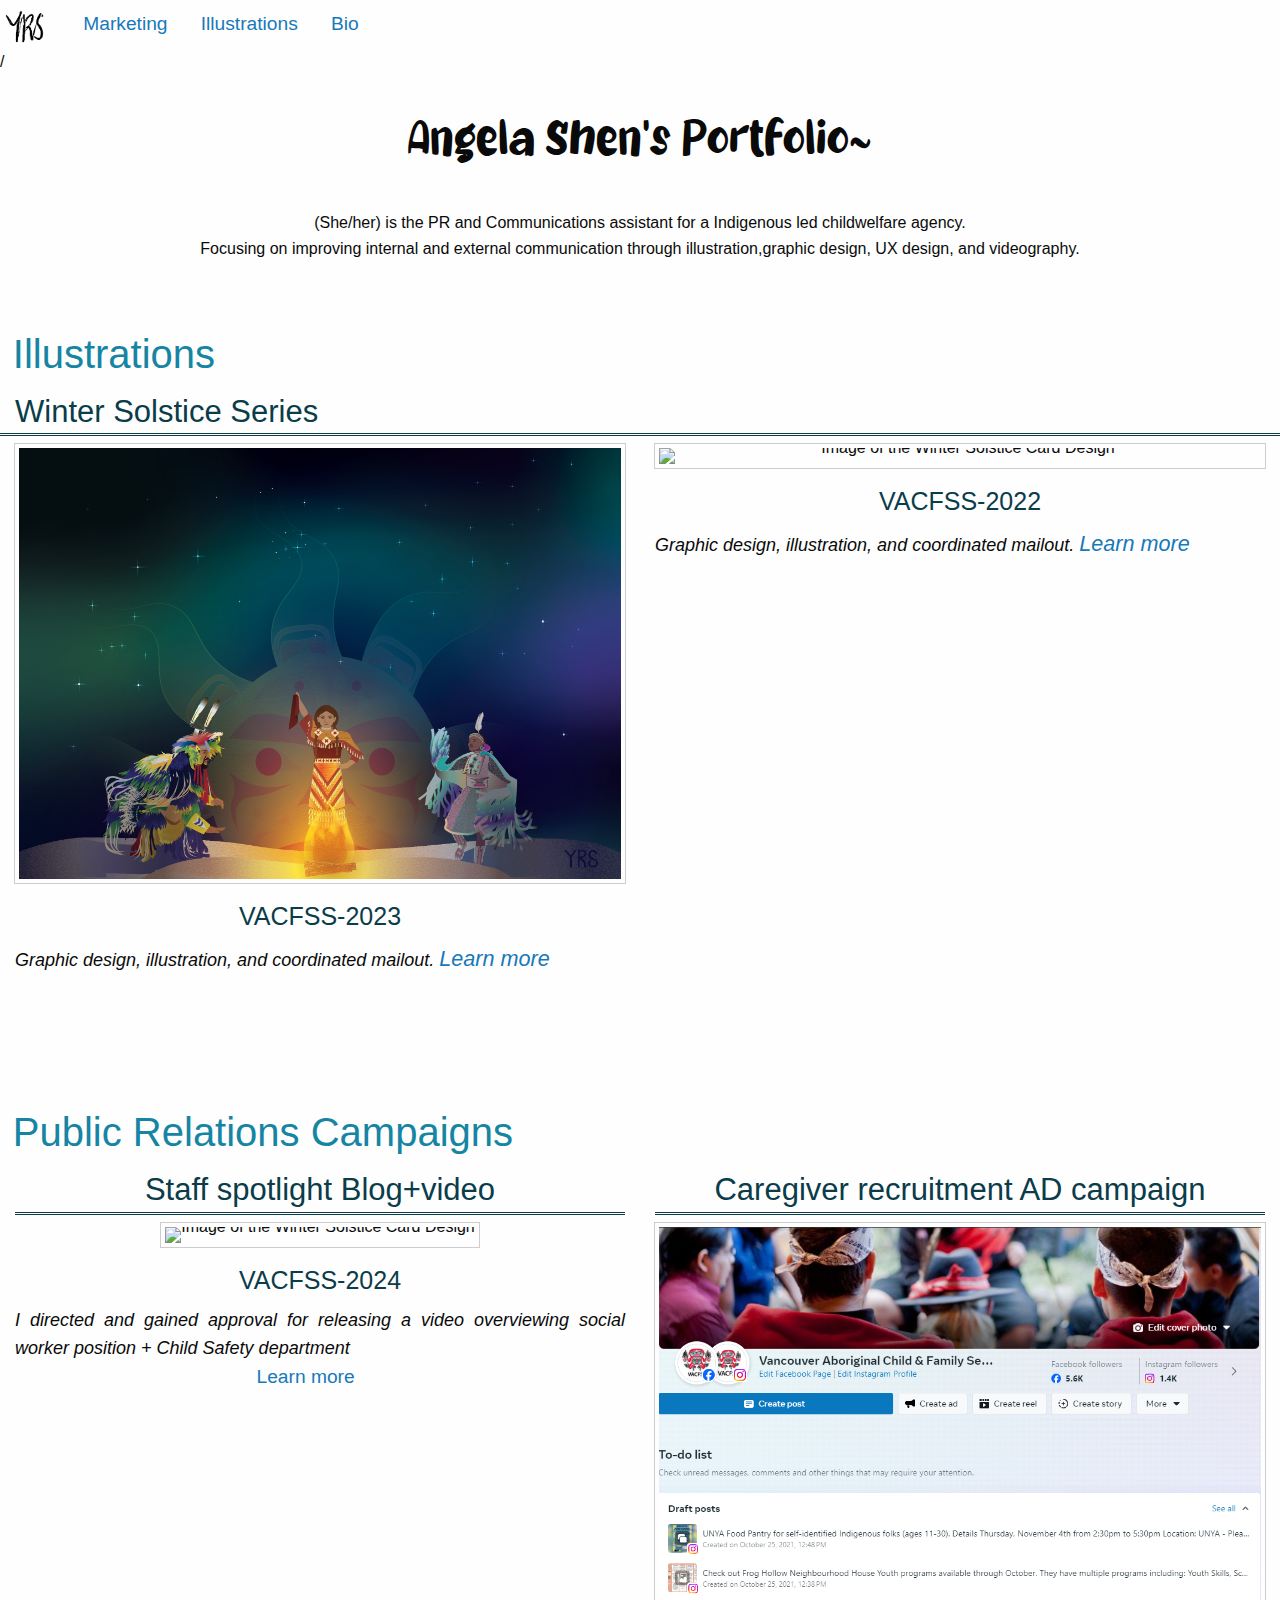
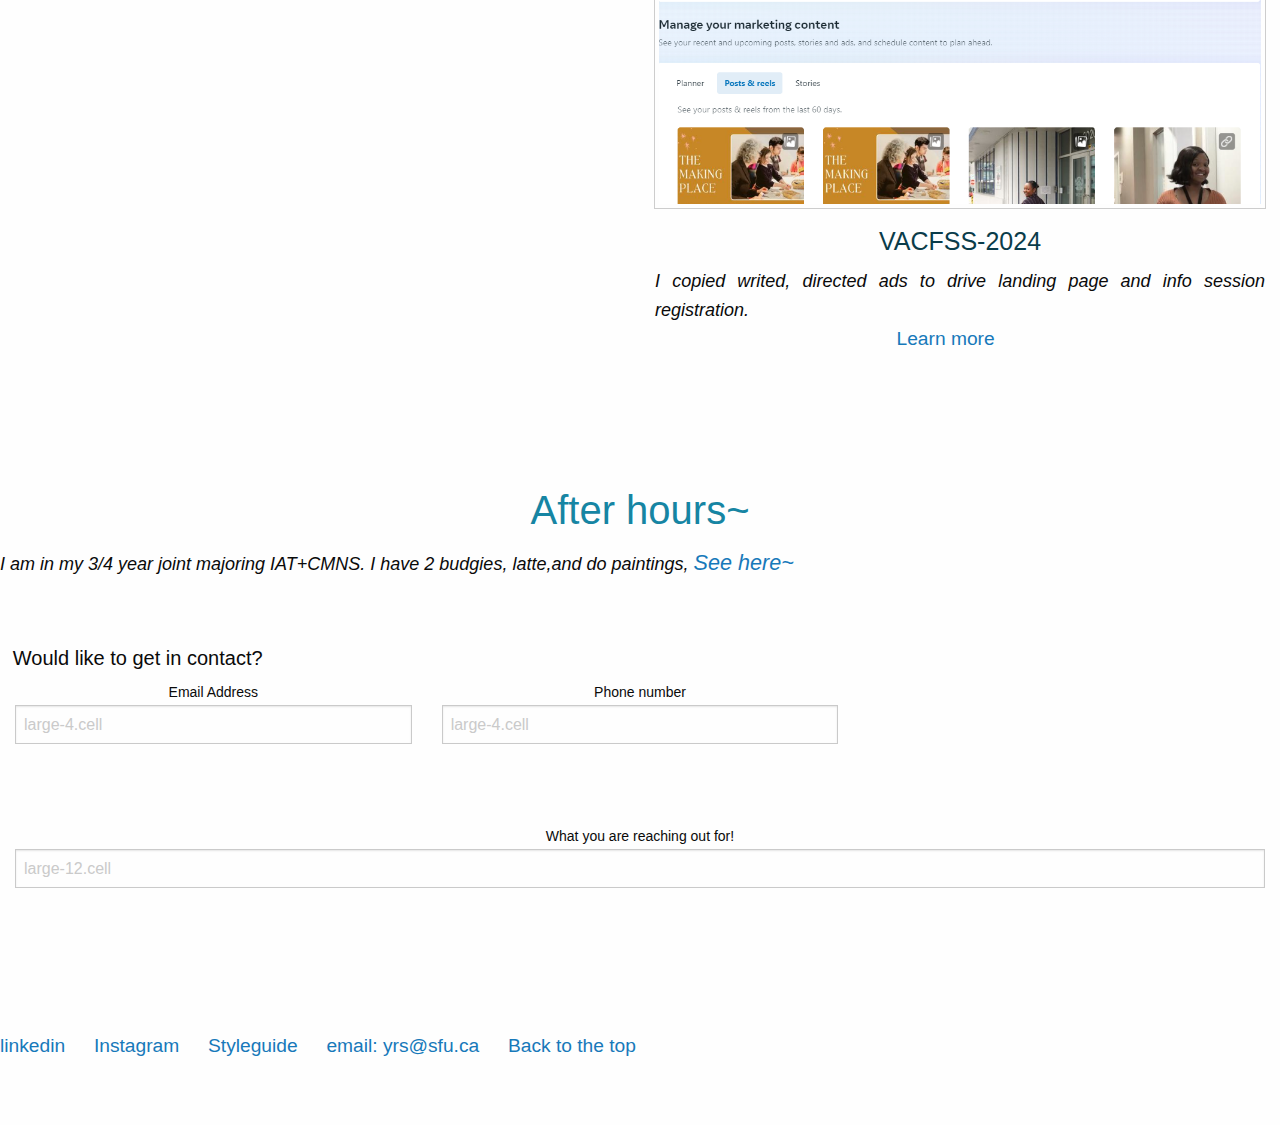
==== commit f323a1bf: "Updates" ====
--- a/index.html
+++ b/index.html
@@ -11,46 +11,48 @@
     <body >
 
         
-    <section class="item1">  
+    <section class="item1" id="top">  
         <nav>
             <a href="index.html"><img src="img/yrs.png"width="50px" alt=""></a>
-            <a href="#graphic_design">Graphic Design</a>
             <a href="#campaigns">Marketing</a>
             <a href="illustrations.html">Illustrations</a>
-            <a href="styleguide.html">Styleguide</a>
+            <a href="About_me.html">Bio</a>
         </nav>  
 
-    </section>
+    </section>/
     <section>
 
-        <div class="large-12 cell">
-            <div class="callout">
+        <div class="large-12 cell" >
                 <h1>Angela Shen's Portfolio~</h1>
                 <div>
-                    <p>
-                        (She/her) is the PR and Communications assistant for a Indigenous led childwelfare agency. 
+                    <p class="text-center">
+                        (She/her) is the PR and Communications assistant for a Indigenous led childwelfare agency. <br>
                         Focusing on improving internal and external communication through illustration,graphic design, UX design, and videography.
                         </p>
                 </div>
-    
-            </div>
   
         </div>
-        <h2>Winter Solstice Cover Illustrations + Prints</h2>
+        <h2>Illustrations</h2>
             <section id="graphic_design">
-            
+                <h3>Winter Solstice Series</h3>
                 <div class="grid-x grid-padding-x">
                     <div class="large-6 medium-6 cell">
                         <img class="thumbnail" src="img/WinterSolsticeCard_2023_COVER_FINAL.png" width="2000px" alt="Image of the Winter Solstice Card Design">
                         <h4>VACFSS-2023</h4>
-                        <p class="subtitle">Graphic design, illustration, and coordinated mailout. </p>
-                        <a href="Winter_Solstice_2023.html"> Learn more</a>   
+                        <p class="subtitle">Graphic design, illustration, and coordinated mailout. 
+
+                        <a href="Winter_Solstice_2023.html"> Learn more</a> 
+                        </p>
+                          
                     </div>
                     <div class="large-6 medium-6 cell">
                         <img class="thumbnail" src="img/WS_2022/WS_2022_FINAL_DESIGN_Both-01.png" width="2000px" alt="Image of the Winter Solstice Card Design">
                         <h4>VACFSS-2022</h4>
-                        <p class="subtitle">Graphic design, illustration, and coordinated mailout. </p>
-                        <a href="Winter_Solstice_2022.html">Learn more</a>   
+                        <p class="subtitle">Graphic design, illustration, and coordinated mailout. 
+
+                            <a href="Winter_Solstice_2022.html">Learn more</a>     
+                        </p>
+                        
                     </div>
 
                 </div>
@@ -80,19 +82,35 @@
             <section class="afterhours">
                 <div>
                     <h2>After hours~</h2> 
-                    <img class="img standard" src="img/Happy Birthday!.png" alt="Image of the Winter Solstice Card Design">
-                    <h4>Running for TV Producer rn!</h4>
-                    <h3>2002 to present</h3>
                     <p class="subtitle">I am in my 3/4 year joint majoring IAT+CMNS. I have 2 budgies, latte,and do paintings, 
-                    <a href="illustrations.html">See here~</a></p>
+                    <a href="About_me.html">See here~</a></p>
                 </div>
             </section>
     </section>
-   
+    <h5>Would like to get in contact?</h5>
+    <form>
+      <div class="grid-x grid-padding-x">
+          <div class="large-4 medium-4 cell">
+            <label>Email Address</label>
+            <input type="text" placeholder="large-4.cell" />
+          </div>
+          <div class="large-4 medium-4 cell">
+            <label>Phone number</label>
+            <input type="text" placeholder="large-4.cell" />
+          </div>
+          <div class="large-12 cell">
+            <label>What you are reaching out for!</label>
+            <input type="text" placeholder="large-12.cell" />
+          </div>
+      </div>
     </body>
     <footer>
+        <div class="grid-x grid-padding-x">
         <a href="https://www.linkedin.com/in/angelashenca/">linkedin</a>
         <a href="https://www.instagram.com/lollypuddn/">Instagram</a>
-        <a href="#graphic_design">Back to the top</a>
+        <a href="styleguide.html">Styleguide</a>
+        <a>email: yrs@sfu.ca</a>
+        <a href="#top">Back to the top</a>
+        </div>
     </footer>
 </html>